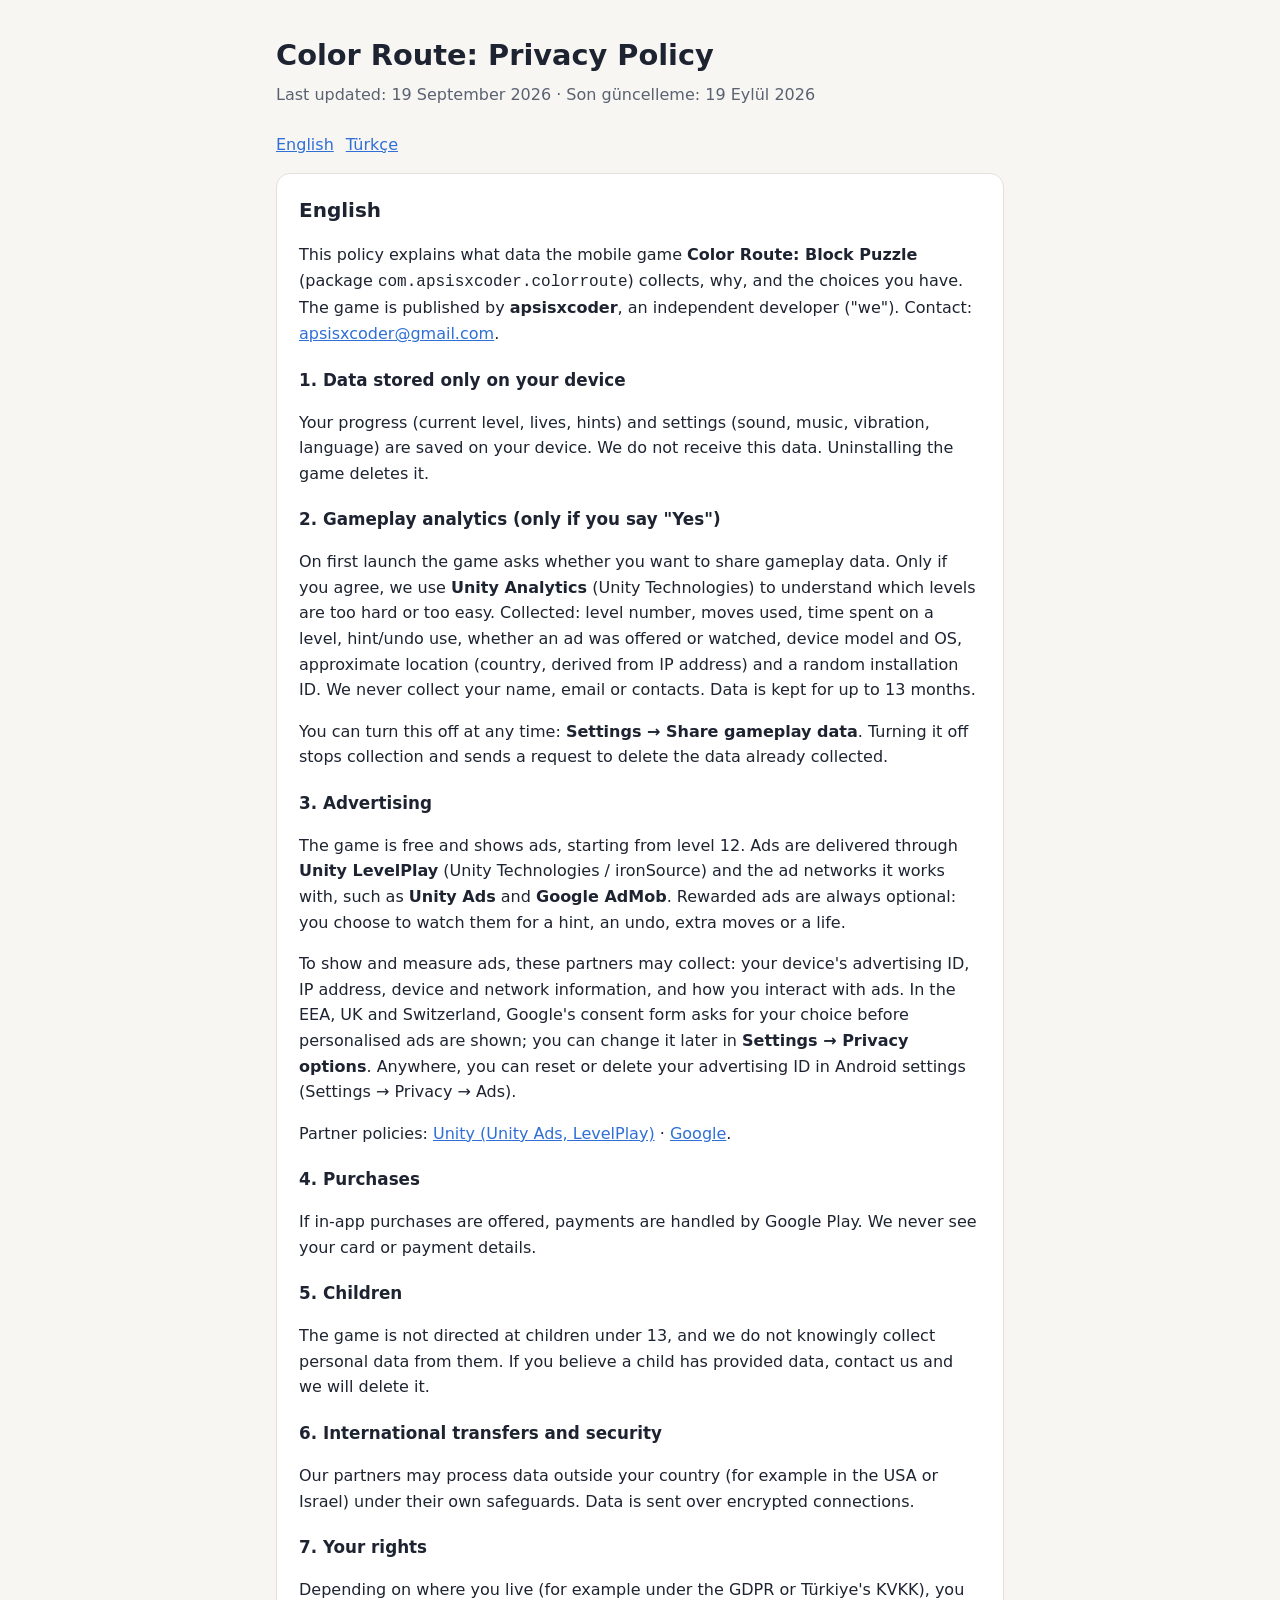
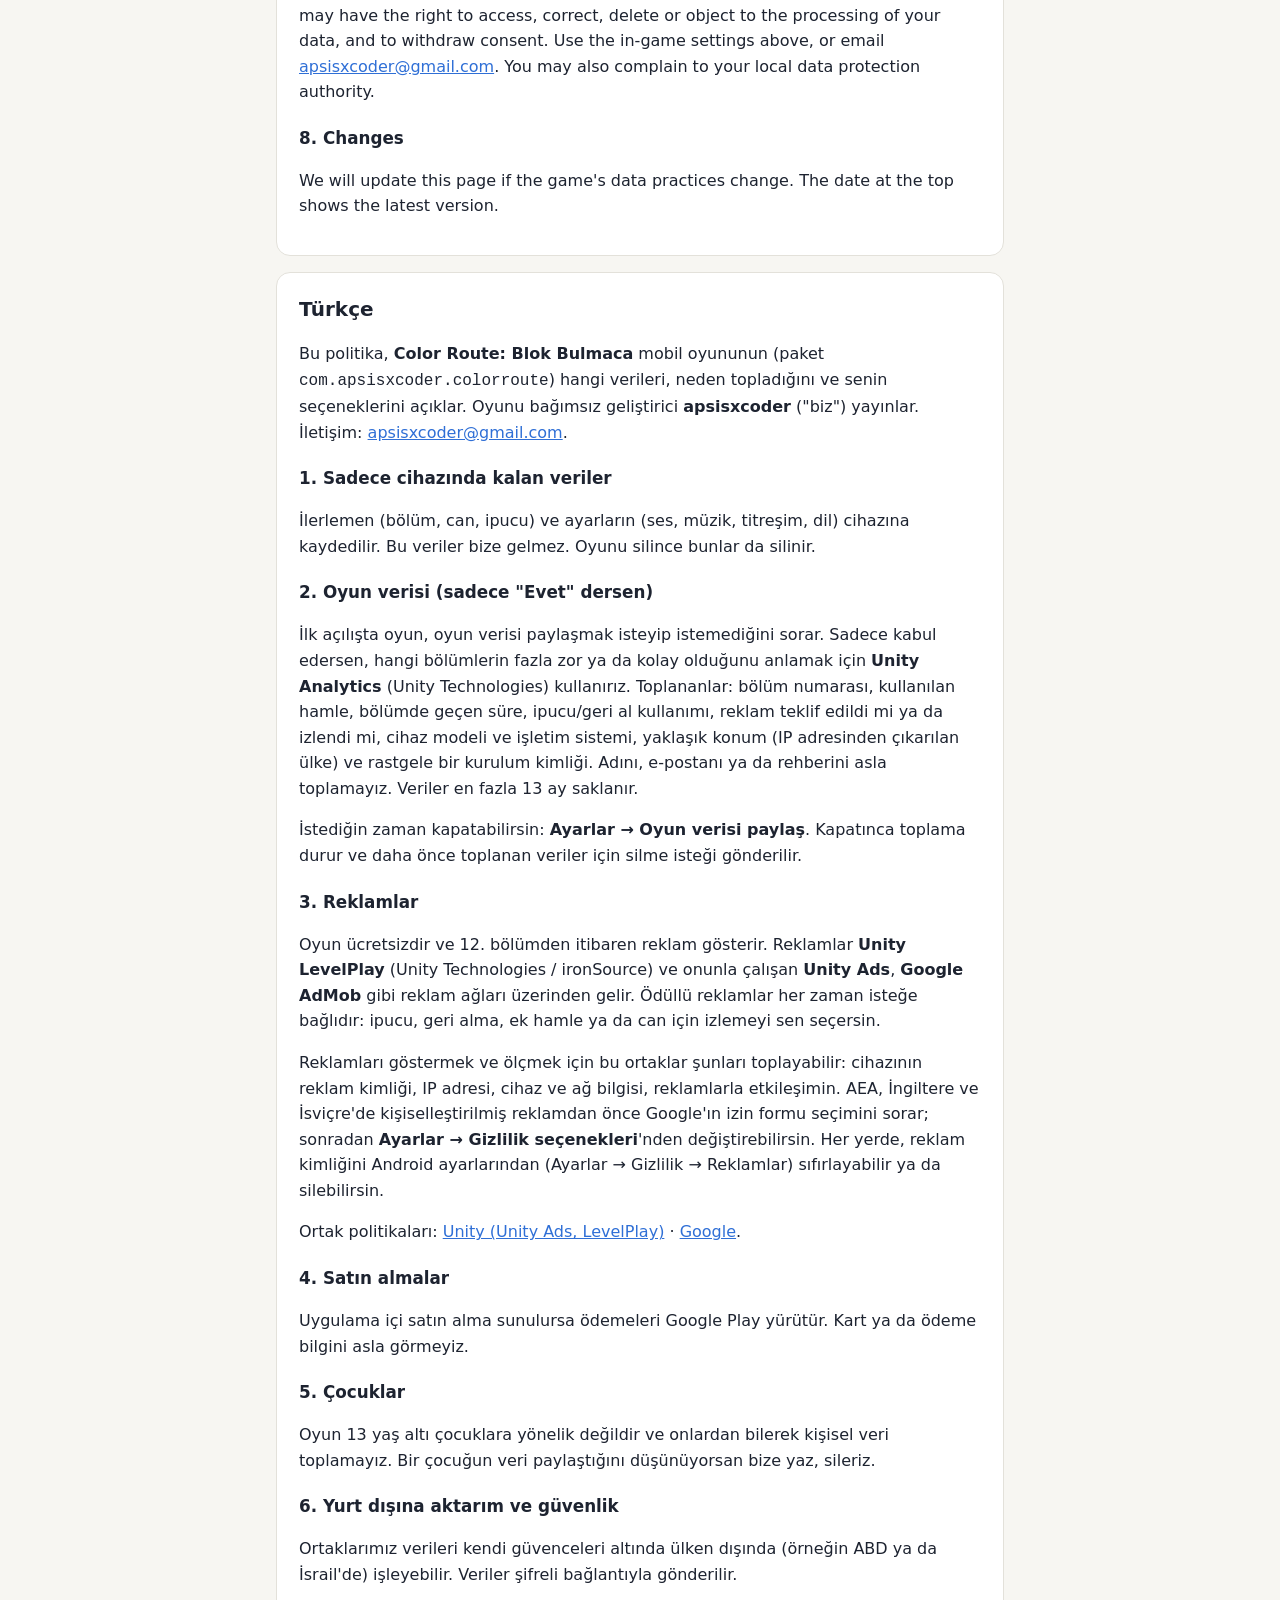
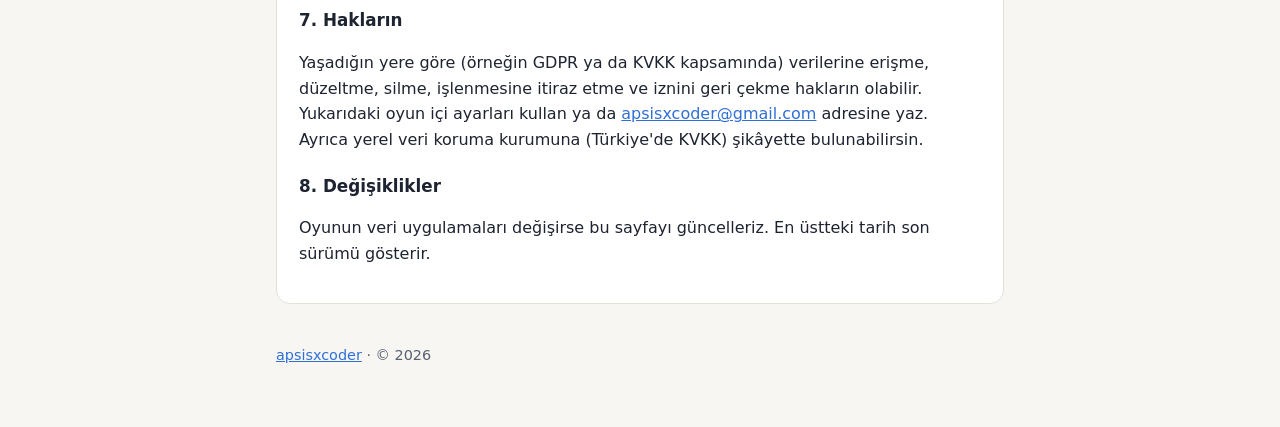
==== colorroute/privacy/index.html @ 3c074c76 "Developer site: Color Route privacy policy + app-ads.txt" ====
<!doctype html>
<html lang="en">
<head>
<meta charset="utf-8">
<meta name="viewport" content="width=device-width, initial-scale=1">
<title>Color Route Privacy Policy</title>
<link rel="stylesheet" href="/style.css">
</head>
<body>
<main>
  <h1>Color Route: Privacy Policy</h1>
  <p class="sub">Last updated: 19 September 2026 · Son güncelleme: 19 Eylül 2026</p>
  <nav class="lang"><a href="#en">English</a><a href="#tr">Türkçe</a></nav>

  <!-- ================================================================ EN -->
  <section id="en" class="card">
    <h2 style="margin-top:0">English</h2>
    <p>This policy explains what data the mobile game <b>Color Route: Block Puzzle</b> (package
      <code>com.apsisxcoder.colorroute</code>) collects, why, and the choices you have. The game is published by
      <b>apsisxcoder</b>, an independent developer ("we"). Contact: <a href="mailto:apsisxcoder@gmail.com">apsisxcoder@gmail.com</a>.</p>

    <h3>1. Data stored only on your device</h3>
    <p>Your progress (current level, lives, hints) and settings (sound, music, vibration, language) are saved on your
      device. We do not receive this data. Uninstalling the game deletes it.</p>

    <h3>2. Gameplay analytics (only if you say "Yes")</h3>
    <p>On first launch the game asks whether you want to share gameplay data. Only if you agree, we use
      <b>Unity Analytics</b> (Unity Technologies) to understand which levels are too hard or too easy. Collected:
      level number, moves used, time spent on a level, hint/undo use, whether an ad was offered or watched, device
      model and OS, approximate location (country, derived from IP address) and a random installation ID.
      We never collect your name, email or contacts. Data is kept for up to 13 months.</p>
    <p>You can turn this off at any time: <b>Settings → Share gameplay data</b>. Turning it off stops collection and
      sends a request to delete the data already collected.</p>

    <h3>3. Advertising</h3>
    <p>The game is free and shows ads, starting from level 12. Ads are delivered through <b>Unity LevelPlay</b>
      (Unity Technologies / ironSource) and the ad networks it works with, such as <b>Unity Ads</b> and
      <b>Google AdMob</b>. Rewarded ads are always optional: you choose to watch them for a hint, an undo, extra
      moves or a life.</p>
    <p>To show and measure ads, these partners may collect: your device's advertising ID, IP address, device and
      network information, and how you interact with ads. In the EEA, UK and Switzerland, Google's consent form
      asks for your choice before personalised ads are shown; you can change it later in
      <b>Settings → Privacy options</b>. Anywhere, you can reset or delete your advertising ID in Android settings
      (Settings → Privacy → Ads).</p>
    <p>Partner policies:
      <a href="https://unity.com/legal/game-player-and-app-user-privacy-policy">Unity (Unity Ads, LevelPlay)</a> ·
      <a href="https://policies.google.com/technologies/partner-sites">Google</a>.</p>

    <h3>4. Purchases</h3>
    <p>If in-app purchases are offered, payments are handled by Google Play. We never see your card or payment details.</p>

    <h3>5. Children</h3>
    <p>The game is not directed at children under 13, and we do not knowingly collect personal data from them.
      If you believe a child has provided data, contact us and we will delete it.</p>

    <h3>6. International transfers and security</h3>
    <p>Our partners may process data outside your country (for example in the USA or Israel) under their own
      safeguards. Data is sent over encrypted connections.</p>

    <h3>7. Your rights</h3>
    <p>Depending on where you live (for example under the GDPR or Türkiye's KVKK), you may have the right to access,
      correct, delete or object to the processing of your data, and to withdraw consent. Use the in-game settings
      above, or email <a href="mailto:apsisxcoder@gmail.com">apsisxcoder@gmail.com</a>. You may also complain to
      your local data protection authority.</p>

    <h3>8. Changes</h3>
    <p>We will update this page if the game's data practices change. The date at the top shows the latest version.</p>
  </section>

  <!-- ================================================================ TR -->
  <section id="tr" class="card">
    <h2 style="margin-top:0">Türkçe</h2>
    <p>Bu politika, <b>Color Route: Blok Bulmaca</b> mobil oyununun (paket <code>com.apsisxcoder.colorroute</code>)
      hangi verileri, neden topladığını ve senin seçeneklerini açıklar. Oyunu bağımsız geliştirici
      <b>apsisxcoder</b> ("biz") yayınlar. İletişim: <a href="mailto:apsisxcoder@gmail.com">apsisxcoder@gmail.com</a>.</p>

    <h3>1. Sadece cihazında kalan veriler</h3>
    <p>İlerlemen (bölüm, can, ipucu) ve ayarların (ses, müzik, titreşim, dil) cihazına kaydedilir. Bu veriler bize
      gelmez. Oyunu silince bunlar da silinir.</p>

    <h3>2. Oyun verisi (sadece "Evet" dersen)</h3>
    <p>İlk açılışta oyun, oyun verisi paylaşmak isteyip istemediğini sorar. Sadece kabul edersen, hangi bölümlerin
      fazla zor ya da kolay olduğunu anlamak için <b>Unity Analytics</b> (Unity Technologies) kullanırız. Toplananlar:
      bölüm numarası, kullanılan hamle, bölümde geçen süre, ipucu/geri al kullanımı, reklam teklif edildi mi ya da
      izlendi mi, cihaz modeli ve işletim sistemi, yaklaşık konum (IP adresinden çıkarılan ülke) ve rastgele bir
      kurulum kimliği. Adını, e-postanı ya da rehberini asla toplamayız. Veriler en fazla 13 ay saklanır.</p>
    <p>İstediğin zaman kapatabilirsin: <b>Ayarlar → Oyun verisi paylaş</b>. Kapatınca toplama durur ve daha önce
      toplanan veriler için silme isteği gönderilir.</p>

    <h3>3. Reklamlar</h3>
    <p>Oyun ücretsizdir ve 12. bölümden itibaren reklam gösterir. Reklamlar <b>Unity LevelPlay</b>
      (Unity Technologies / ironSource) ve onunla çalışan <b>Unity Ads</b>, <b>Google AdMob</b> gibi reklam ağları
      üzerinden gelir. Ödüllü reklamlar her zaman isteğe bağlıdır: ipucu, geri alma, ek hamle ya da can için
      izlemeyi sen seçersin.</p>
    <p>Reklamları göstermek ve ölçmek için bu ortaklar şunları toplayabilir: cihazının reklam kimliği, IP adresi,
      cihaz ve ağ bilgisi, reklamlarla etkileşimin. AEA, İngiltere ve İsviçre'de kişiselleştirilmiş reklamdan önce
      Google'ın izin formu seçimini sorar; sonradan <b>Ayarlar → Gizlilik seçenekleri</b>'nden değiştirebilirsin.
      Her yerde, reklam kimliğini Android ayarlarından (Ayarlar → Gizlilik → Reklamlar) sıfırlayabilir ya da
      silebilirsin.</p>
    <p>Ortak politikaları:
      <a href="https://unity.com/legal/game-player-and-app-user-privacy-policy">Unity (Unity Ads, LevelPlay)</a> ·
      <a href="https://policies.google.com/technologies/partner-sites">Google</a>.</p>

    <h3>4. Satın almalar</h3>
    <p>Uygulama içi satın alma sunulursa ödemeleri Google Play yürütür. Kart ya da ödeme bilgini asla görmeyiz.</p>

    <h3>5. Çocuklar</h3>
    <p>Oyun 13 yaş altı çocuklara yönelik değildir ve onlardan bilerek kişisel veri toplamayız. Bir çocuğun veri
      paylaştığını düşünüyorsan bize yaz, sileriz.</p>

    <h3>6. Yurt dışına aktarım ve güvenlik</h3>
    <p>Ortaklarımız verileri kendi güvenceleri altında ülken dışında (örneğin ABD ya da İsrail'de) işleyebilir.
      Veriler şifreli bağlantıyla gönderilir.</p>

    <h3>7. Hakların</h3>
    <p>Yaşadığın yere göre (örneğin GDPR ya da KVKK kapsamında) verilerine erişme, düzeltme, silme, işlenmesine
      itiraz etme ve iznini geri çekme hakların olabilir. Yukarıdaki oyun içi ayarları kullan ya da
      <a href="mailto:apsisxcoder@gmail.com">apsisxcoder@gmail.com</a> adresine yaz. Ayrıca yerel veri koruma
      kurumuna (Türkiye'de KVKK) şikâyette bulunabilirsin.</p>

    <h3>8. Değişiklikler</h3>
    <p>Oyunun veri uygulamaları değişirse bu sayfayı güncelleriz. En üstteki tarih son sürümü gösterir.</p>
  </section>

  <footer><a href="/">apsisxcoder</a> · © 2026</footer>
</main>
</body>
</html>
---- style.css ----
:root{--bg:#f7f6f2;--card:#fff;--text:#1d2330;--sub:#5a6272;--accent:#2f6fd6;--line:#e3e1da}
@media (prefers-color-scheme:dark){:root{--bg:#14171d;--card:#1c2029;--text:#e8eaf0;--sub:#9aa3b5;--accent:#7aa7ff;--line:#2c313c}}
*{box-sizing:border-box}
body{margin:0;background:var(--bg);color:var(--text);font:16px/1.6 system-ui,-apple-system,"Segoe UI",Roboto,sans-serif}
main{max-width:760px;margin:0 auto;padding:32px 16px 64px}
h1{font-size:1.8rem;margin:0 0 4px}h2{font-size:1.25rem;margin:32px 0 8px}h3{font-size:1.05rem;margin:20px 0 4px}
p,li{color:var(--text)}.sub{color:var(--sub);margin:0 0 24px}
a{color:var(--accent)}
.card{background:var(--card);border:1px solid var(--line);border-radius:14px;padding:20px 22px;margin:16px 0}
.lang{display:flex;gap:12px;margin:0 0 8px}
ul{padding-left:1.2rem}
footer{color:var(--sub);font-size:.9rem;margin-top:40px}
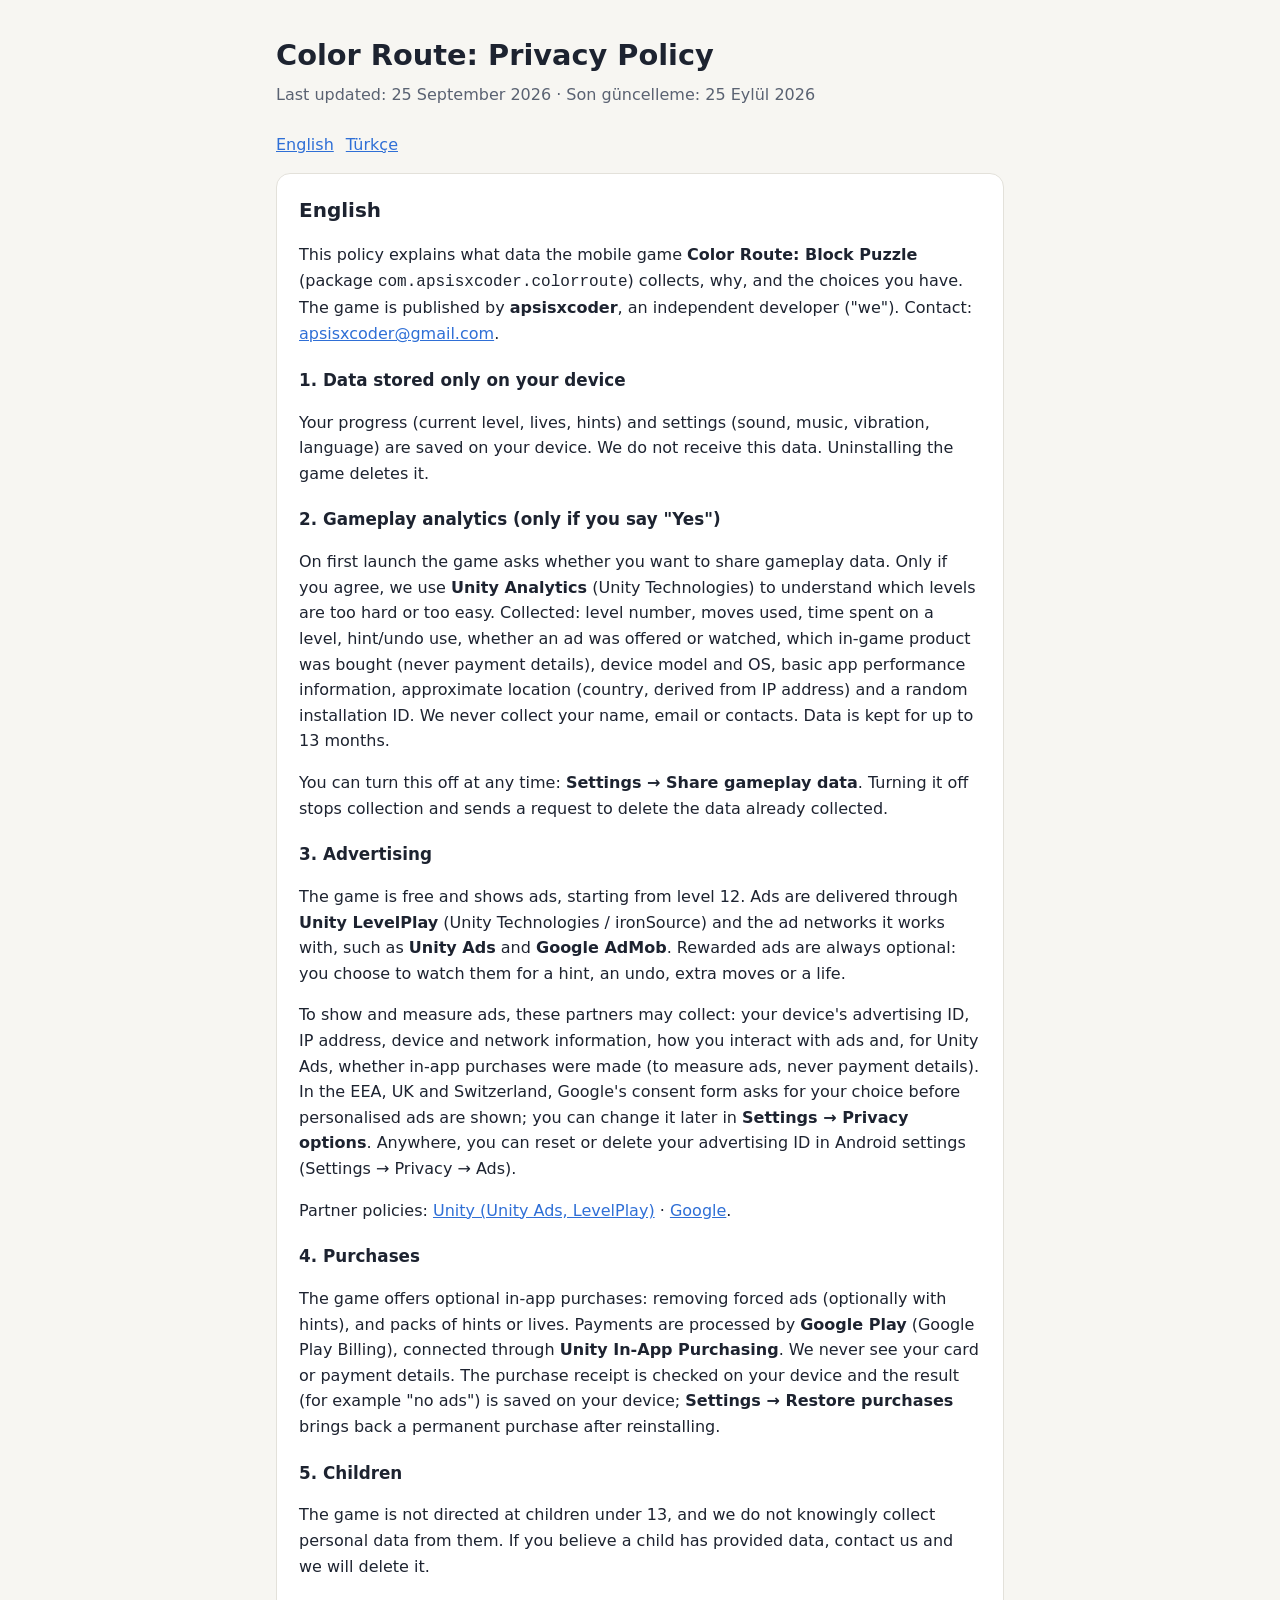
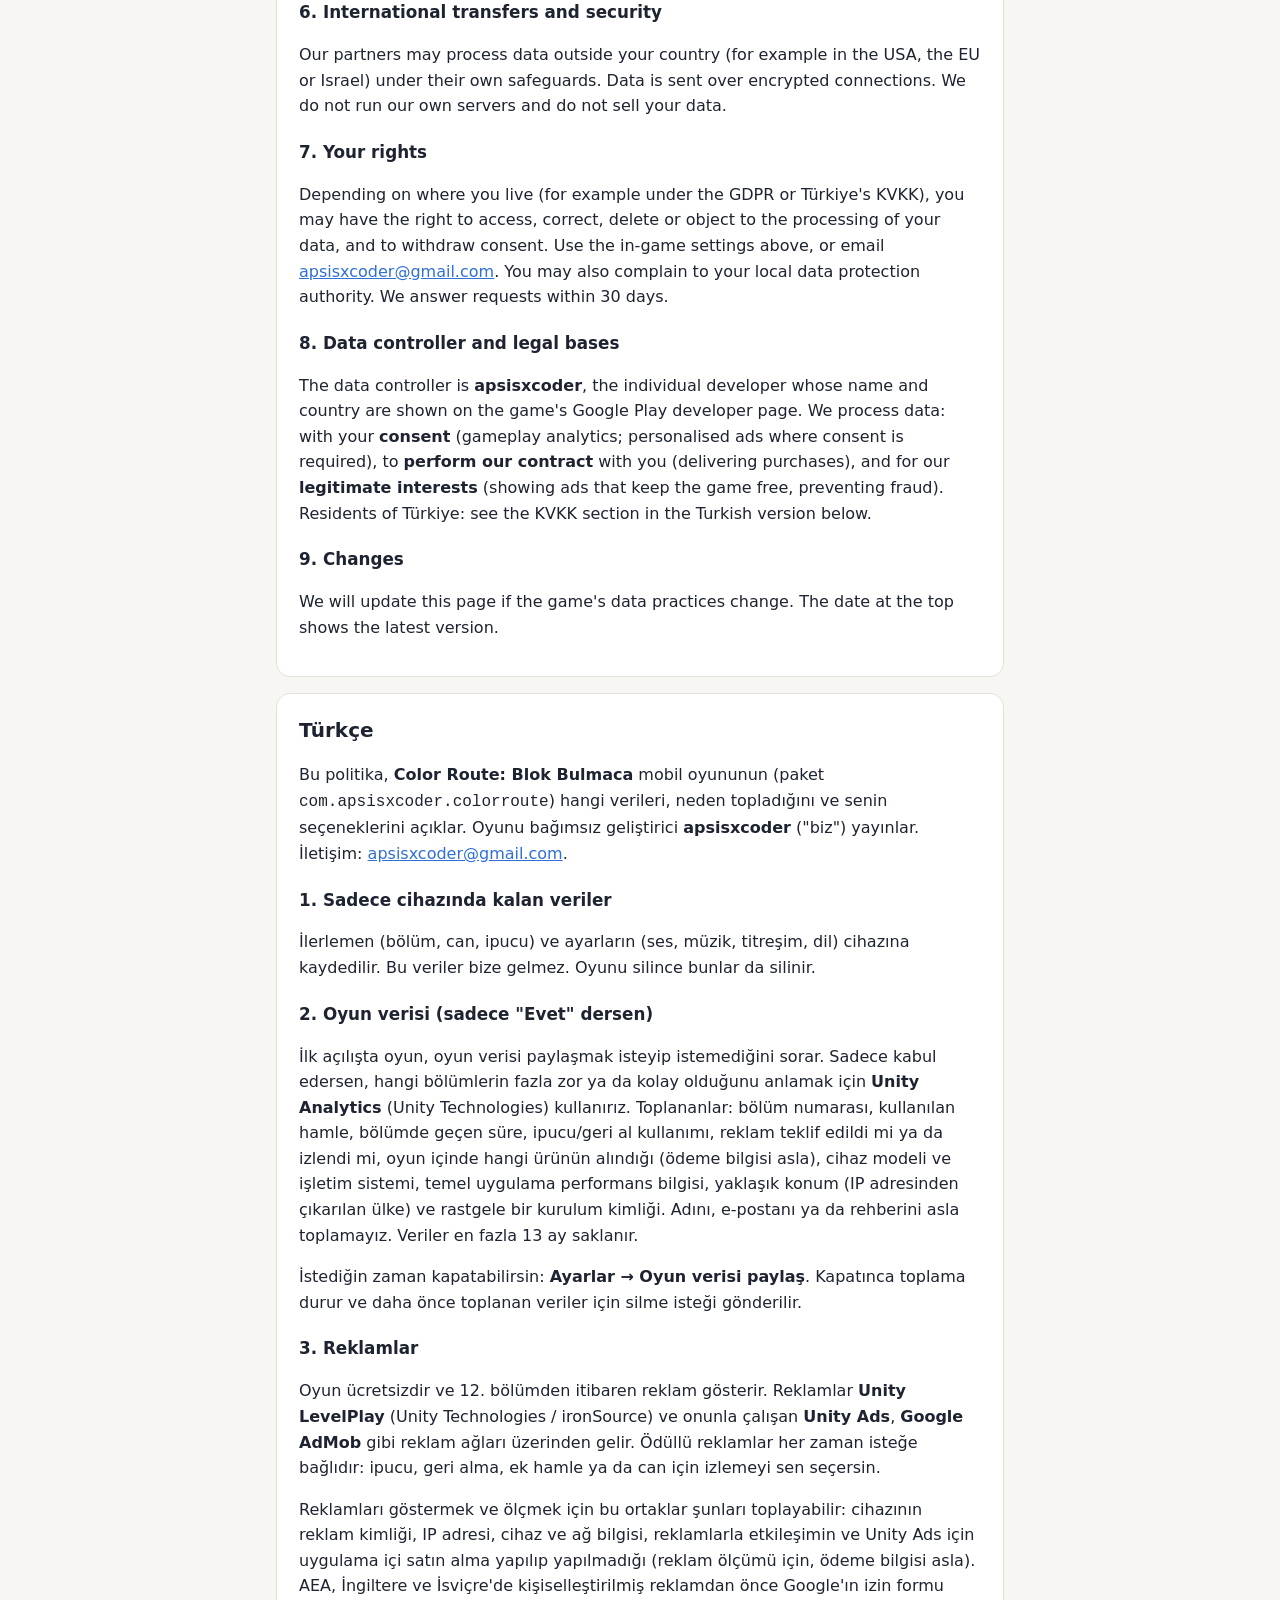
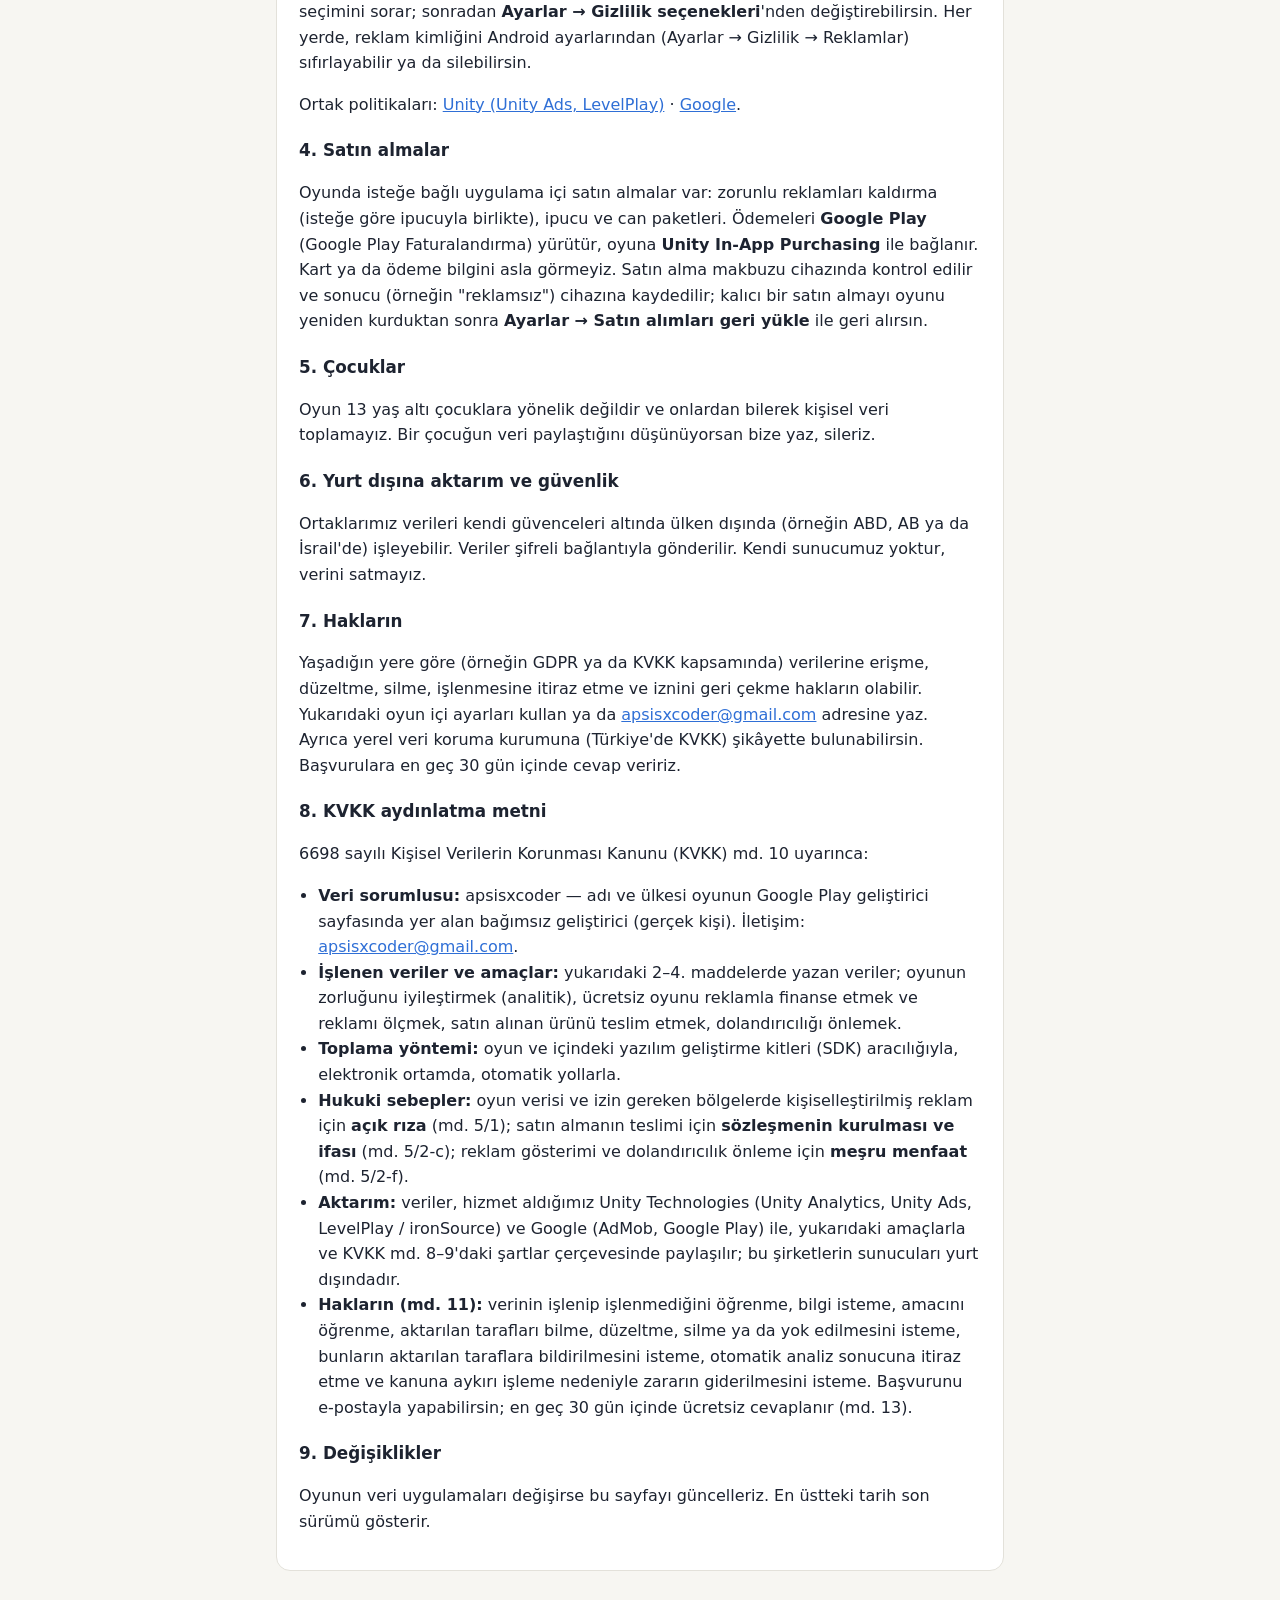
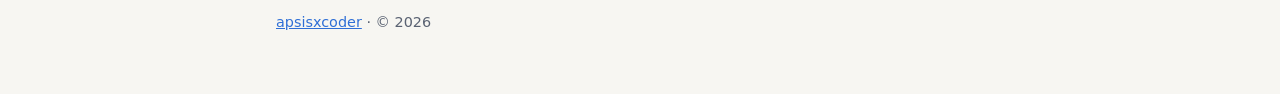
==== commit fccd364a: "Privacy policy: in-app purchases, KVKK disclosure, legal bases" ====
--- a/colorroute/privacy/index.html
+++ b/colorroute/privacy/index.html
@@ -9,7 +9,7 @@
 <body>
 <main>
   <h1>Color Route: Privacy Policy</h1>
-  <p class="sub">Last updated: 19 September 2026 · Son güncelleme: 19 Eylül 2026</p>
+  <p class="sub">Last updated: 25 September 2026 · Son güncelleme: 25 Eylül 2026</p>
   <nav class="lang"><a href="#en">English</a><a href="#tr">Türkçe</a></nav>
 
   <!-- ================================================================ EN -->
@@ -26,8 +26,8 @@
     <h3>2. Gameplay analytics (only if you say "Yes")</h3>
     <p>On first launch the game asks whether you want to share gameplay data. Only if you agree, we use
       <b>Unity Analytics</b> (Unity Technologies) to understand which levels are too hard or too easy. Collected:
-      level number, moves used, time spent on a level, hint/undo use, whether an ad was offered or watched, device
-      model and OS, approximate location (country, derived from IP address) and a random installation ID.
+      level number, moves used, time spent on a level, hint/undo use, whether an ad was offered or watched, which
+      in-game product was bought (never payment details), device model and OS, basic app performance information, approximate location (country, derived from IP address) and a random installation ID.
       We never collect your name, email or contacts. Data is kept for up to 13 months.</p>
     <p>You can turn this off at any time: <b>Settings → Share gameplay data</b>. Turning it off stops collection and
       sends a request to delete the data already collected.</p>
@@ -38,7 +38,8 @@
       <b>Google AdMob</b>. Rewarded ads are always optional: you choose to watch them for a hint, an undo, extra
       moves or a life.</p>
     <p>To show and measure ads, these partners may collect: your device's advertising ID, IP address, device and
-      network information, and how you interact with ads. In the EEA, UK and Switzerland, Google's consent form
+      network information, how you interact with ads and, for Unity Ads, whether in-app purchases were made
+      (to measure ads, never payment details). In the EEA, UK and Switzerland, Google's consent form
       asks for your choice before personalised ads are shown; you can change it later in
       <b>Settings → Privacy options</b>. Anywhere, you can reset or delete your advertising ID in Android settings
       (Settings → Privacy → Ads).</p>
@@ -47,23 +48,34 @@
       <a href="https://policies.google.com/technologies/partner-sites">Google</a>.</p>
 
     <h3>4. Purchases</h3>
-    <p>If in-app purchases are offered, payments are handled by Google Play. We never see your card or payment details.</p>
+    <p>The game offers optional in-app purchases: removing forced ads (optionally with hints), and packs of hints or
+      lives. Payments are processed by <b>Google Play</b> (Google Play Billing), connected through <b>Unity In-App
+      Purchasing</b>. We never see your card or payment details. The purchase receipt is checked on your device and
+      the result (for example "no ads") is saved on your device; <b>Settings → Restore purchases</b> brings back a
+      permanent purchase after reinstalling.</p>
 
     <h3>5. Children</h3>
     <p>The game is not directed at children under 13, and we do not knowingly collect personal data from them.
       If you believe a child has provided data, contact us and we will delete it.</p>
 
     <h3>6. International transfers and security</h3>
-    <p>Our partners may process data outside your country (for example in the USA or Israel) under their own
-      safeguards. Data is sent over encrypted connections.</p>
+    <p>Our partners may process data outside your country (for example in the USA, the EU or Israel) under their own
+      safeguards. Data is sent over encrypted connections. We do not run our own servers and do not sell your data.</p>
 
     <h3>7. Your rights</h3>
     <p>Depending on where you live (for example under the GDPR or Türkiye's KVKK), you may have the right to access,
       correct, delete or object to the processing of your data, and to withdraw consent. Use the in-game settings
       above, or email <a href="mailto:apsisxcoder@gmail.com">apsisxcoder@gmail.com</a>. You may also complain to
-      your local data protection authority.</p>
+      your local data protection authority. We answer requests within 30 days.</p>
 
-    <h3>8. Changes</h3>
+    <h3>8. Data controller and legal bases</h3>
+    <p>The data controller is <b>apsisxcoder</b>, the individual developer whose name and country are shown on the
+      game's Google Play developer page. We process data: with your <b>consent</b> (gameplay analytics; personalised
+      ads where consent is required), to <b>perform our contract</b> with you (delivering purchases), and for our
+      <b>legitimate interests</b> (showing ads that keep the game free, preventing fraud). Residents of Türkiye: see
+      the KVKK section in the Turkish version below.</p>
+
+    <h3>9. Changes</h3>
     <p>We will update this page if the game's data practices change. The date at the top shows the latest version.</p>
   </section>
 
@@ -82,7 +94,8 @@
     <p>İlk açılışta oyun, oyun verisi paylaşmak isteyip istemediğini sorar. Sadece kabul edersen, hangi bölümlerin
       fazla zor ya da kolay olduğunu anlamak için <b>Unity Analytics</b> (Unity Technologies) kullanırız. Toplananlar:
       bölüm numarası, kullanılan hamle, bölümde geçen süre, ipucu/geri al kullanımı, reklam teklif edildi mi ya da
-      izlendi mi, cihaz modeli ve işletim sistemi, yaklaşık konum (IP adresinden çıkarılan ülke) ve rastgele bir
+      izlendi mi, oyun içinde hangi ürünün alındığı (ödeme bilgisi asla), cihaz modeli ve işletim sistemi, temel
+      uygulama performans bilgisi, yaklaşık konum (IP adresinden çıkarılan ülke) ve rastgele bir
       kurulum kimliği. Adını, e-postanı ya da rehberini asla toplamayız. Veriler en fazla 13 ay saklanır.</p>
     <p>İstediğin zaman kapatabilirsin: <b>Ayarlar → Oyun verisi paylaş</b>. Kapatınca toplama durur ve daha önce
       toplanan veriler için silme isteği gönderilir.</p>
@@ -93,7 +106,8 @@
       üzerinden gelir. Ödüllü reklamlar her zaman isteğe bağlıdır: ipucu, geri alma, ek hamle ya da can için
       izlemeyi sen seçersin.</p>
     <p>Reklamları göstermek ve ölçmek için bu ortaklar şunları toplayabilir: cihazının reklam kimliği, IP adresi,
-      cihaz ve ağ bilgisi, reklamlarla etkileşimin. AEA, İngiltere ve İsviçre'de kişiselleştirilmiş reklamdan önce
+      cihaz ve ağ bilgisi, reklamlarla etkileşimin ve Unity Ads için uygulama içi satın alma yapılıp yapılmadığı
+      (reklam ölçümü için, ödeme bilgisi asla). AEA, İngiltere ve İsviçre'de kişiselleştirilmiş reklamdan önce
       Google'ın izin formu seçimini sorar; sonradan <b>Ayarlar → Gizlilik seçenekleri</b>'nden değiştirebilirsin.
       Her yerde, reklam kimliğini Android ayarlarından (Ayarlar → Gizlilik → Reklamlar) sıfırlayabilir ya da
       silebilirsin.</p>
@@ -102,23 +116,49 @@
       <a href="https://policies.google.com/technologies/partner-sites">Google</a>.</p>
 
     <h3>4. Satın almalar</h3>
-    <p>Uygulama içi satın alma sunulursa ödemeleri Google Play yürütür. Kart ya da ödeme bilgini asla görmeyiz.</p>
+    <p>Oyunda isteğe bağlı uygulama içi satın almalar var: zorunlu reklamları kaldırma (isteğe göre ipucuyla birlikte),
+      ipucu ve can paketleri. Ödemeleri <b>Google Play</b> (Google Play Faturalandırma) yürütür, oyuna
+      <b>Unity In-App Purchasing</b> ile bağlanır. Kart ya da ödeme bilgini asla görmeyiz. Satın alma makbuzu
+      cihazında kontrol edilir ve sonucu (örneğin "reklamsız") cihazına kaydedilir; kalıcı bir satın almayı oyunu
+      yeniden kurduktan sonra <b>Ayarlar → Satın alımları geri yükle</b> ile geri alırsın.</p>
 
     <h3>5. Çocuklar</h3>
     <p>Oyun 13 yaş altı çocuklara yönelik değildir ve onlardan bilerek kişisel veri toplamayız. Bir çocuğun veri
       paylaştığını düşünüyorsan bize yaz, sileriz.</p>
 
     <h3>6. Yurt dışına aktarım ve güvenlik</h3>
-    <p>Ortaklarımız verileri kendi güvenceleri altında ülken dışında (örneğin ABD ya da İsrail'de) işleyebilir.
-      Veriler şifreli bağlantıyla gönderilir.</p>
+    <p>Ortaklarımız verileri kendi güvenceleri altında ülken dışında (örneğin ABD, AB ya da İsrail'de) işleyebilir.
+      Veriler şifreli bağlantıyla gönderilir. Kendi sunucumuz yoktur, verini satmayız.</p>
 
     <h3>7. Hakların</h3>
     <p>Yaşadığın yere göre (örneğin GDPR ya da KVKK kapsamında) verilerine erişme, düzeltme, silme, işlenmesine
       itiraz etme ve iznini geri çekme hakların olabilir. Yukarıdaki oyun içi ayarları kullan ya da
       <a href="mailto:apsisxcoder@gmail.com">apsisxcoder@gmail.com</a> adresine yaz. Ayrıca yerel veri koruma
-      kurumuna (Türkiye'de KVKK) şikâyette bulunabilirsin.</p>
+      kurumuna (Türkiye'de KVKK) şikâyette bulunabilirsin. Başvurulara en geç 30 gün içinde cevap veririz.</p>
 
-    <h3>8. Değişiklikler</h3>
+    <h3>8. KVKK aydınlatma metni</h3>
+    <p>6698 sayılı Kişisel Verilerin Korunması Kanunu (KVKK) md. 10 uyarınca:</p>
+    <ul>
+      <li><b>Veri sorumlusu:</b> apsisxcoder — adı ve ülkesi oyunun Google Play geliştirici sayfasında yer alan
+        bağımsız geliştirici (gerçek kişi). İletişim: <a href="mailto:apsisxcoder@gmail.com">apsisxcoder@gmail.com</a>.</li>
+      <li><b>İşlenen veriler ve amaçlar:</b> yukarıdaki 2–4. maddelerde yazan veriler; oyunun zorluğunu iyileştirmek
+        (analitik), ücretsiz oyunu reklamla finanse etmek ve reklamı ölçmek, satın alınan ürünü teslim etmek,
+        dolandırıcılığı önlemek.</li>
+      <li><b>Toplama yöntemi:</b> oyun ve içindeki yazılım geliştirme kitleri (SDK) aracılığıyla, elektronik ortamda,
+        otomatik yollarla.</li>
+      <li><b>Hukuki sebepler:</b> oyun verisi ve izin gereken bölgelerde kişiselleştirilmiş reklam için
+        <b>açık rıza</b> (md. 5/1); satın almanın teslimi için <b>sözleşmenin kurulması ve ifası</b> (md. 5/2-c);
+        reklam gösterimi ve dolandırıcılık önleme için <b>meşru menfaat</b> (md. 5/2-f).</li>
+      <li><b>Aktarım:</b> veriler, hizmet aldığımız Unity Technologies (Unity Analytics, Unity Ads, LevelPlay /
+        ironSource) ve Google (AdMob, Google Play) ile, yukarıdaki amaçlarla ve KVKK md. 8–9'daki şartlar
+        çerçevesinde paylaşılır; bu şirketlerin sunucuları yurt dışındadır.</li>
+      <li><b>Hakların (md. 11):</b> verinin işlenip işlenmediğini öğrenme, bilgi isteme, amacını öğrenme, aktarılan
+        tarafları bilme, düzeltme, silme ya da yok edilmesini isteme, bunların aktarılan taraflara bildirilmesini
+        isteme, otomatik analiz sonucuna itiraz etme ve kanuna aykırı işleme nedeniyle zararın giderilmesini isteme.
+        Başvurunu e-postayla yapabilirsin; en geç 30 gün içinde ücretsiz cevaplanır (md. 13).</li>
+    </ul>
+
+    <h3>9. Değişiklikler</h3>
     <p>Oyunun veri uygulamaları değişirse bu sayfayı güncelleriz. En üstteki tarih son sürümü gösterir.</p>
   </section>
 
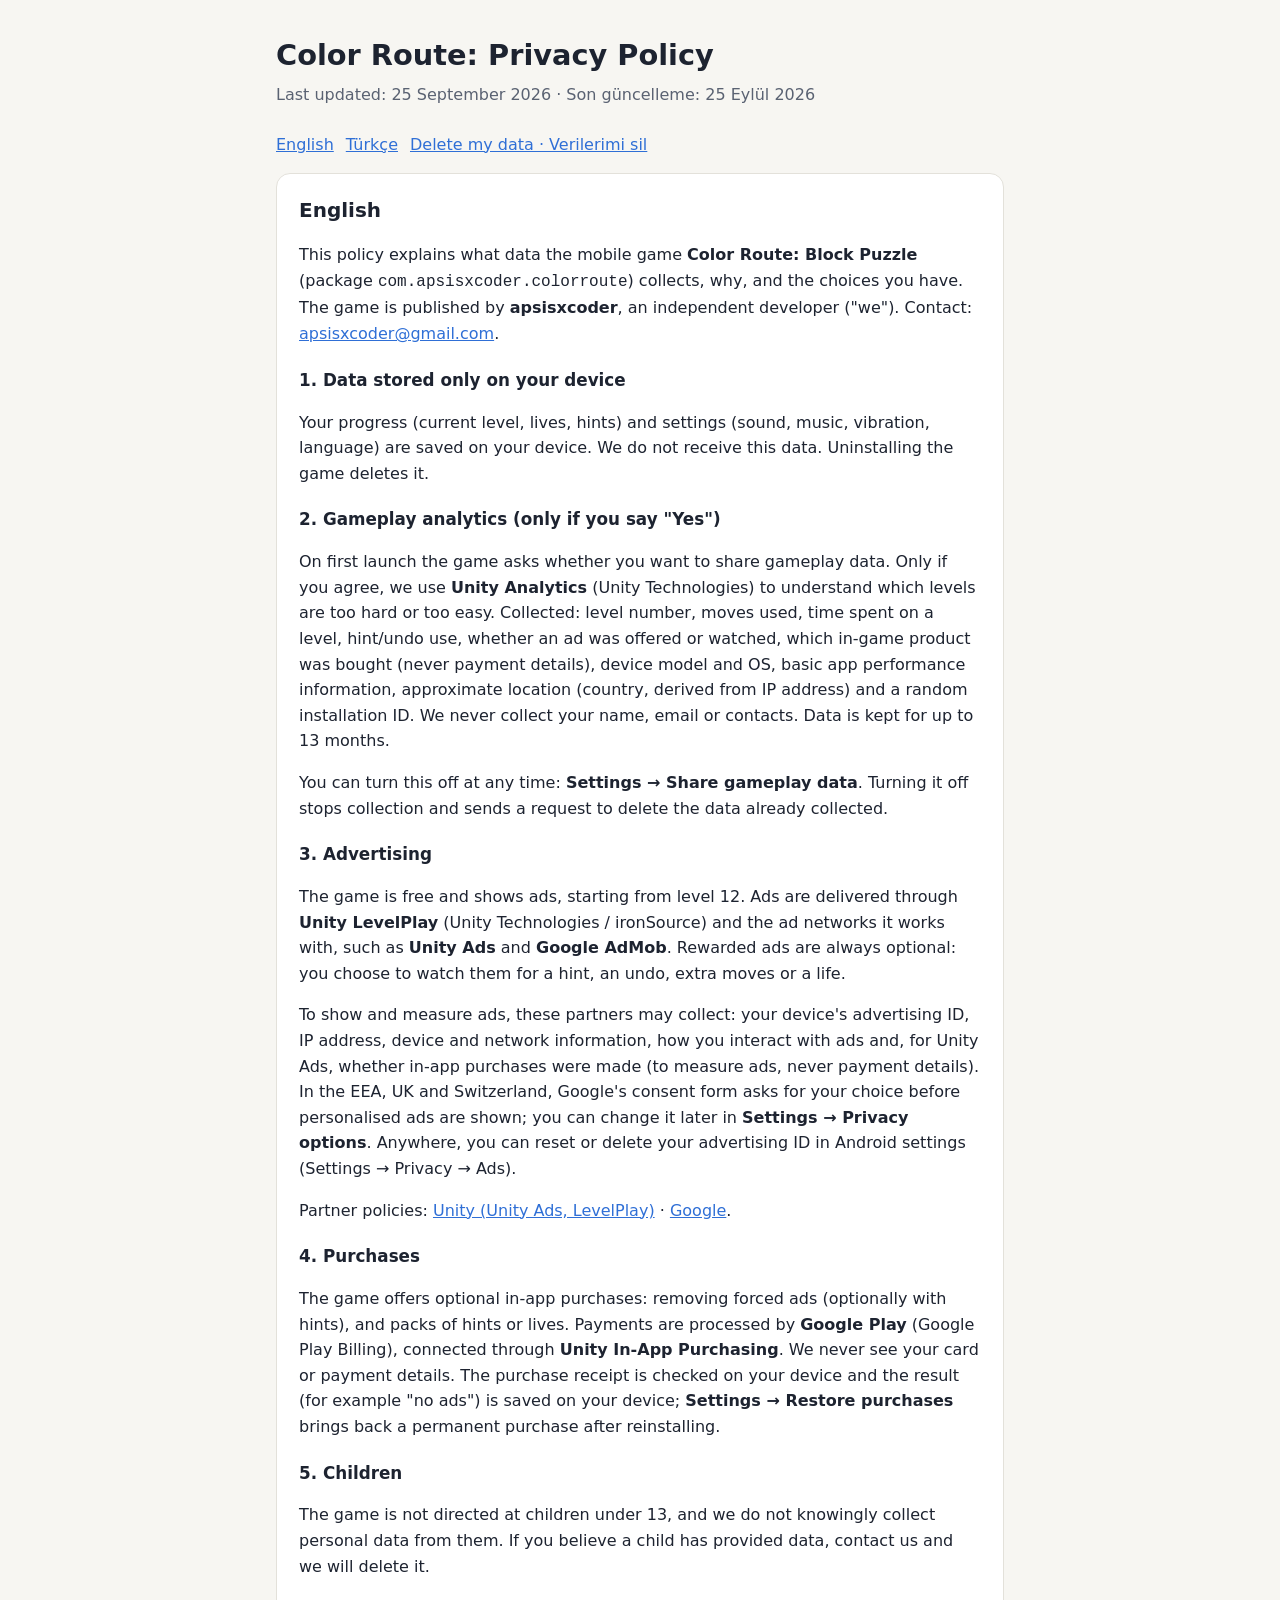
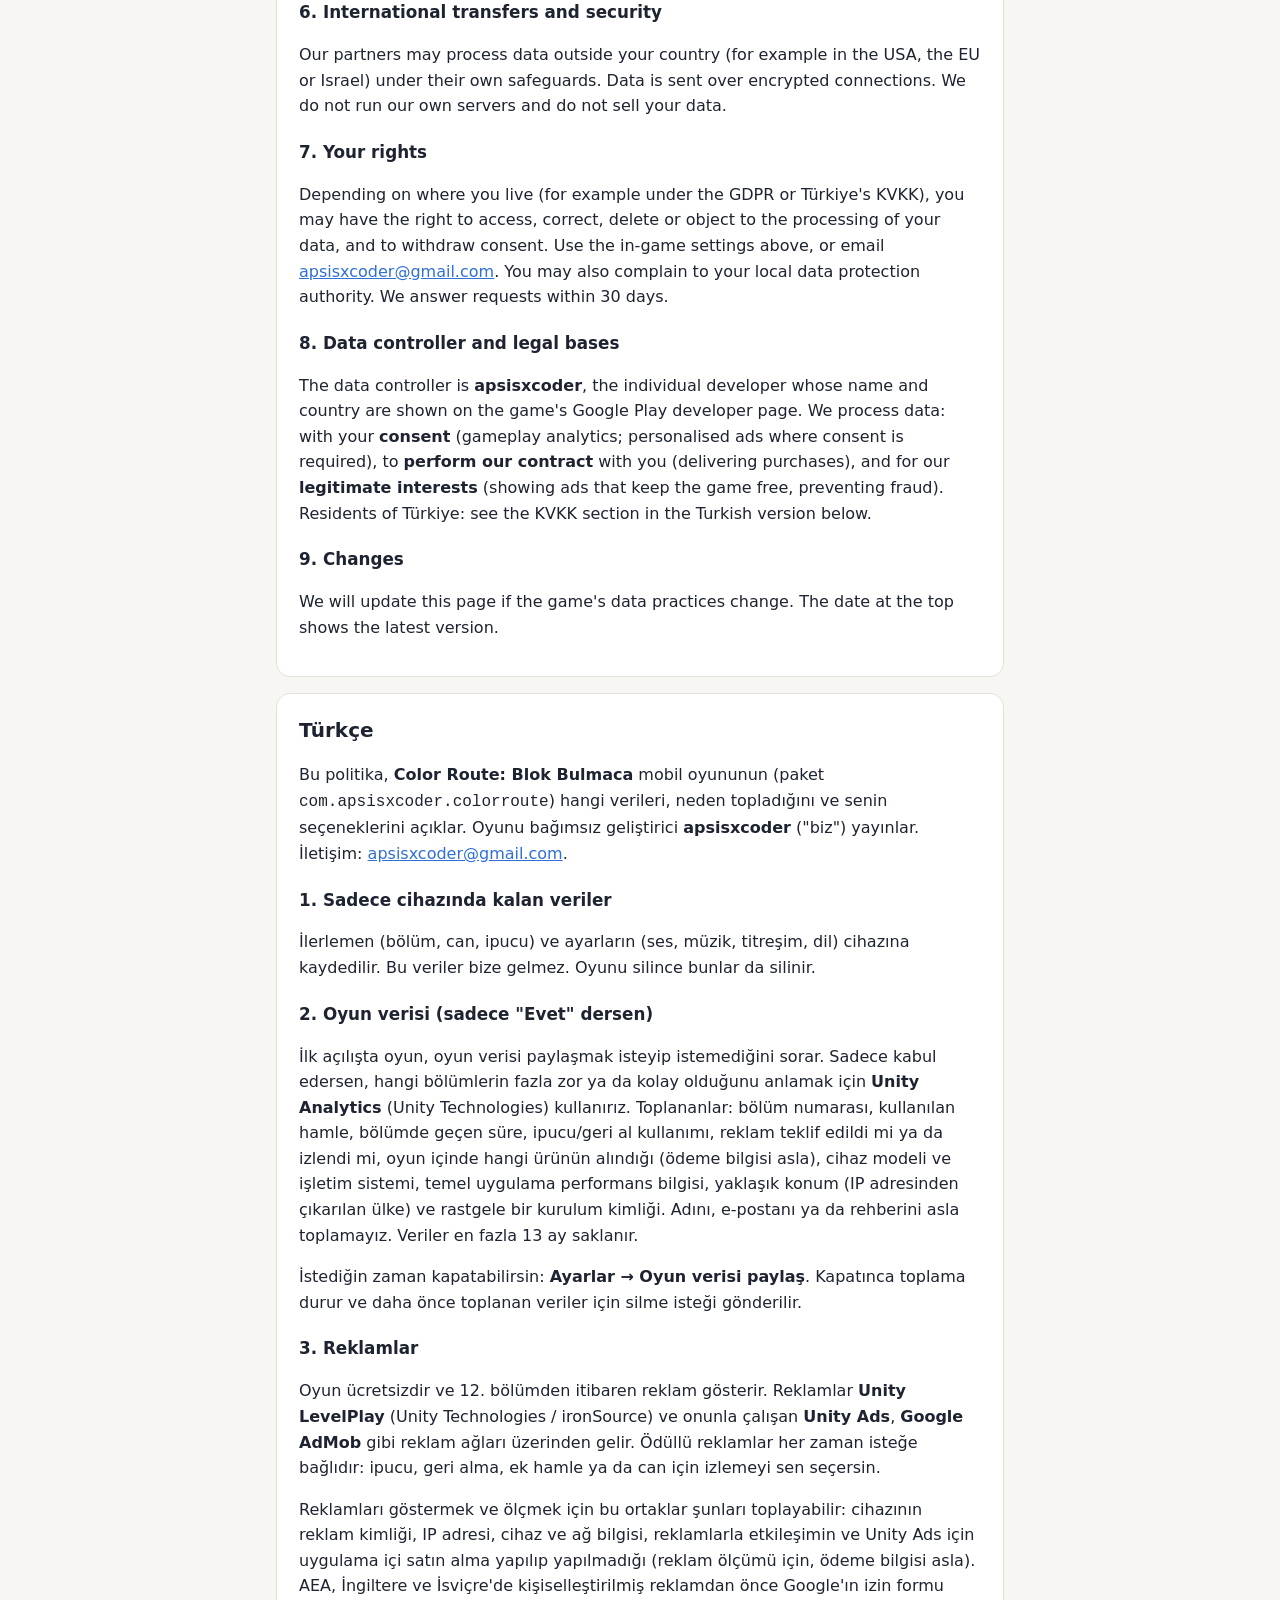
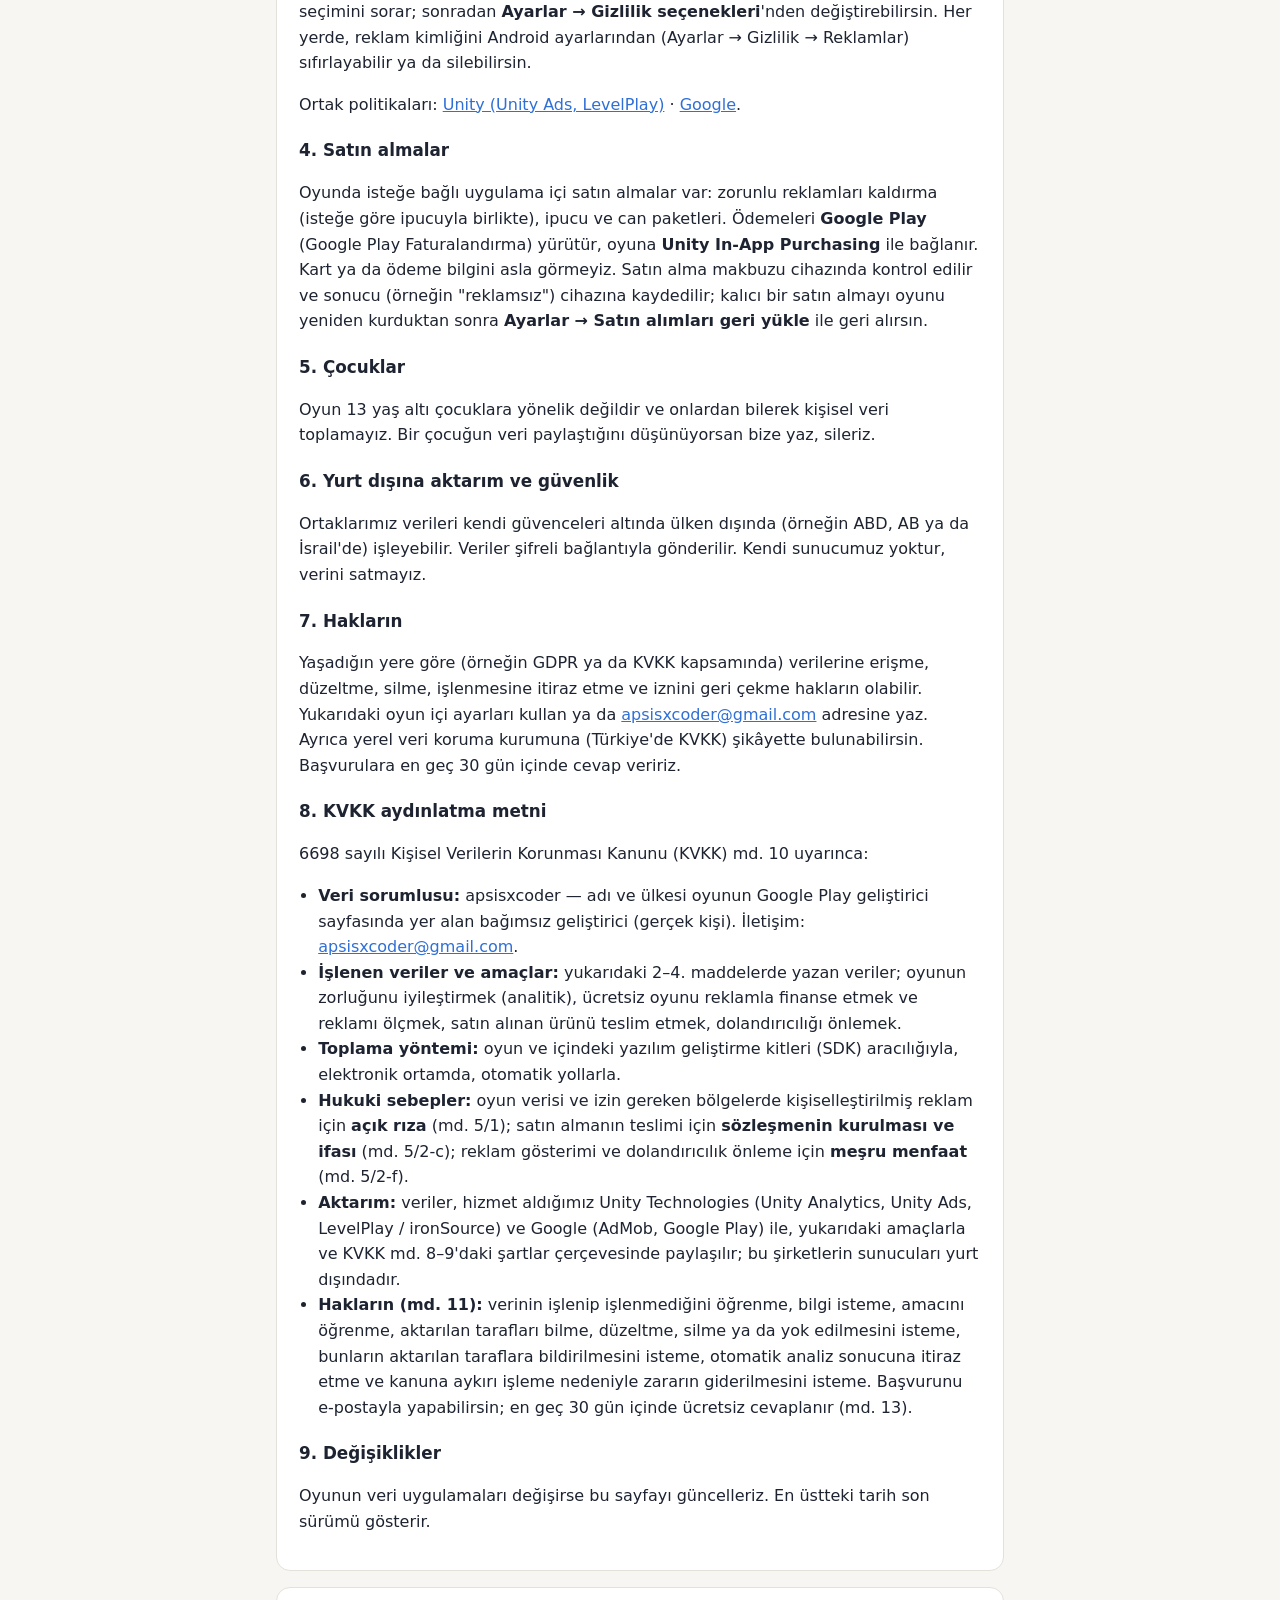
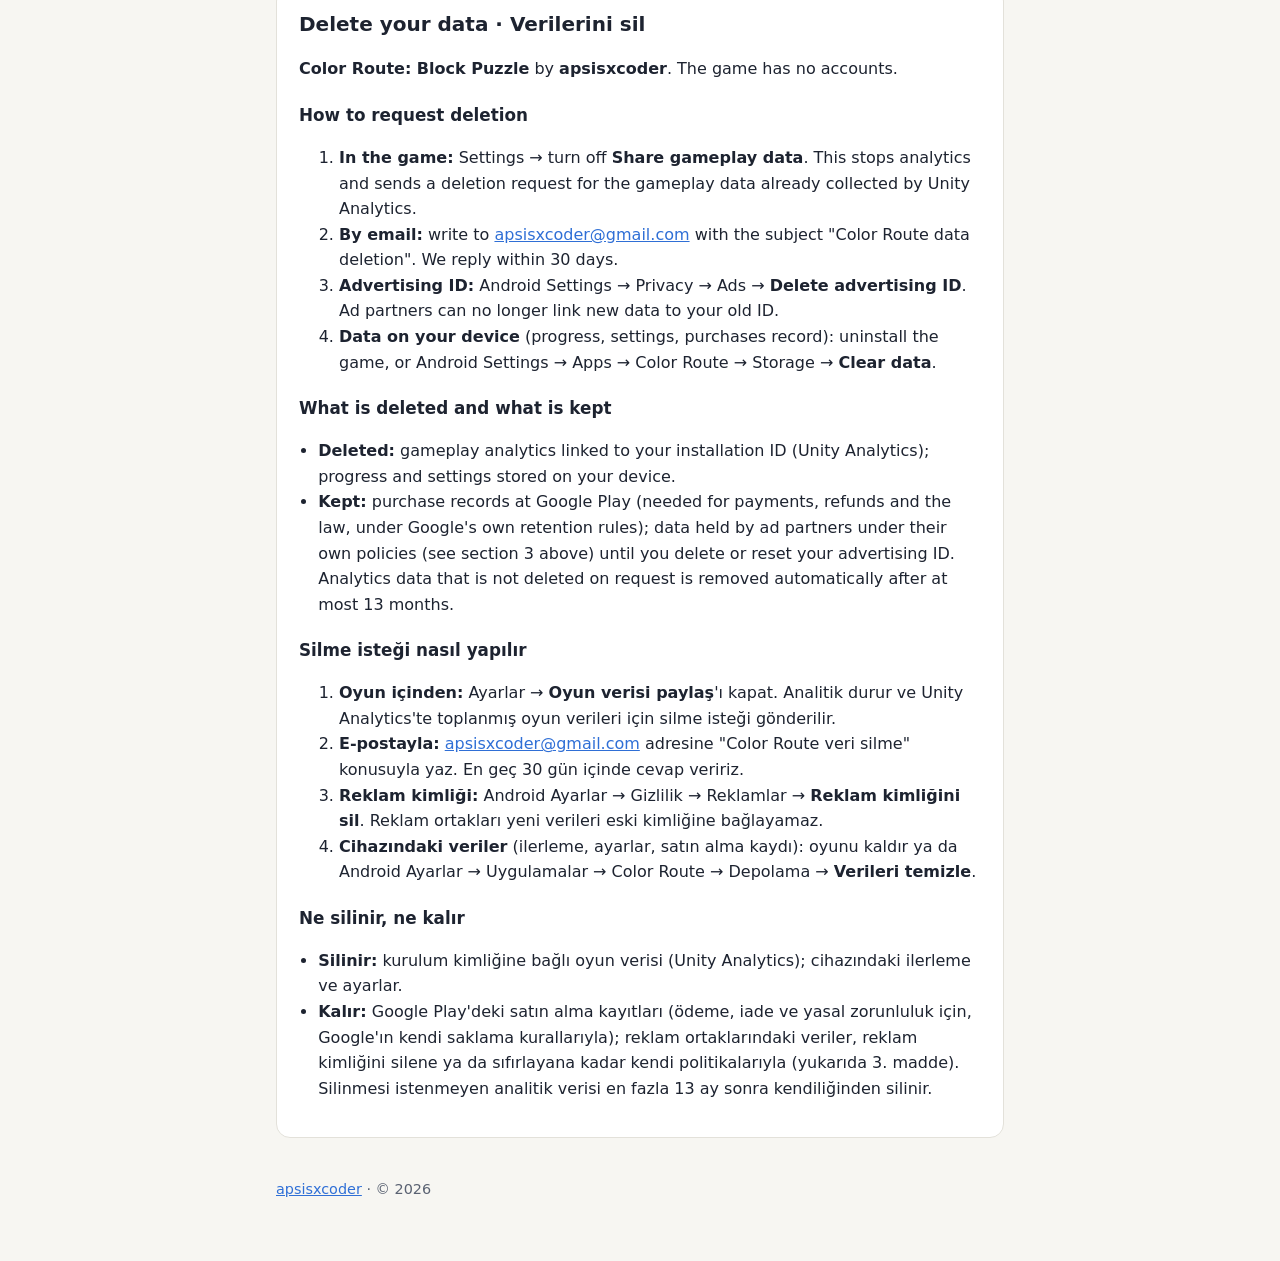
==== commit 3b8b82d1: "Privacy policy: data deletion section for Play data safety link" ====
--- a/colorroute/privacy/index.html
+++ b/colorroute/privacy/index.html
@@ -10,7 +10,7 @@
 <main>
   <h1>Color Route: Privacy Policy</h1>
   <p class="sub">Last updated: 25 September 2026 · Son güncelleme: 25 Eylül 2026</p>
-  <nav class="lang"><a href="#en">English</a><a href="#tr">Türkçe</a></nav>
+  <nav class="lang"><a href="#en">English</a><a href="#tr">Türkçe</a><a href="#delete">Delete my data · Verilerimi sil</a></nav>
 
   <!-- ================================================================ EN -->
   <section id="en" class="card">
@@ -162,6 +162,52 @@
     <p>Oyunun veri uygulamaları değişirse bu sayfayı güncelleriz. En üstteki tarih son sürümü gösterir.</p>
   </section>
 
+  <!-- ================================================================ DELETE -->
+  <section id="delete" class="card">
+    <h2 style="margin-top:0">Delete your data · Verilerini sil</h2>
+    <p><b>Color Route: Block Puzzle</b> by <b>apsisxcoder</b>. The game has no accounts.</p>
+    <h3>How to request deletion</h3>
+    <ol>
+      <li><b>In the game:</b> Settings → turn off <b>Share gameplay data</b>. This stops analytics and sends a deletion
+        request for the gameplay data already collected by Unity Analytics.</li>
+      <li><b>By email:</b> write to <a href="mailto:apsisxcoder@gmail.com?subject=Color%20Route%20data%20deletion">apsisxcoder@gmail.com</a>
+        with the subject "Color Route data deletion". We reply within 30 days.</li>
+      <li><b>Advertising ID:</b> Android Settings → Privacy → Ads → <b>Delete advertising ID</b>. Ad partners can no
+        longer link new data to your old ID.</li>
+      <li><b>Data on your device</b> (progress, settings, purchases record): uninstall the game, or Android Settings →
+        Apps → Color Route → Storage → <b>Clear data</b>.</li>
+    </ol>
+    <h3>What is deleted and what is kept</h3>
+    <ul>
+      <li><b>Deleted:</b> gameplay analytics linked to your installation ID (Unity Analytics); progress and settings
+        stored on your device.</li>
+      <li><b>Kept:</b> purchase records at Google Play (needed for payments, refunds and the law, under Google's own
+        retention rules); data held by ad partners under their own policies (see section 3 above) until you delete or
+        reset your advertising ID. Analytics data that is not deleted on request is removed automatically after at most
+        13 months.</li>
+    </ul>
+
+    <h3>Silme isteği nasıl yapılır</h3>
+    <ol>
+      <li><b>Oyun içinden:</b> Ayarlar → <b>Oyun verisi paylaş</b>'ı kapat. Analitik durur ve Unity Analytics'te
+        toplanmış oyun verileri için silme isteği gönderilir.</li>
+      <li><b>E-postayla:</b> <a href="mailto:apsisxcoder@gmail.com?subject=Color%20Route%20veri%20silme">apsisxcoder@gmail.com</a>
+        adresine "Color Route veri silme" konusuyla yaz. En geç 30 gün içinde cevap veririz.</li>
+      <li><b>Reklam kimliği:</b> Android Ayarlar → Gizlilik → Reklamlar → <b>Reklam kimliğini sil</b>. Reklam ortakları
+        yeni verileri eski kimliğine bağlayamaz.</li>
+      <li><b>Cihazındaki veriler</b> (ilerleme, ayarlar, satın alma kaydı): oyunu kaldır ya da Android Ayarlar →
+        Uygulamalar → Color Route → Depolama → <b>Verileri temizle</b>.</li>
+    </ol>
+    <h3>Ne silinir, ne kalır</h3>
+    <ul>
+      <li><b>Silinir:</b> kurulum kimliğine bağlı oyun verisi (Unity Analytics); cihazındaki ilerleme ve ayarlar.</li>
+      <li><b>Kalır:</b> Google Play'deki satın alma kayıtları (ödeme, iade ve yasal zorunluluk için, Google'ın kendi
+        saklama kurallarıyla); reklam ortaklarındaki veriler, reklam kimliğini silene ya da sıfırlayana kadar kendi
+        politikalarıyla (yukarıda 3. madde). Silinmesi istenmeyen analitik verisi en fazla 13 ay sonra kendiliğinden
+        silinir.</li>
+    </ul>
+  </section>
+
   <footer><a href="/">apsisxcoder</a> · © 2026</footer>
 </main>
 </body>
